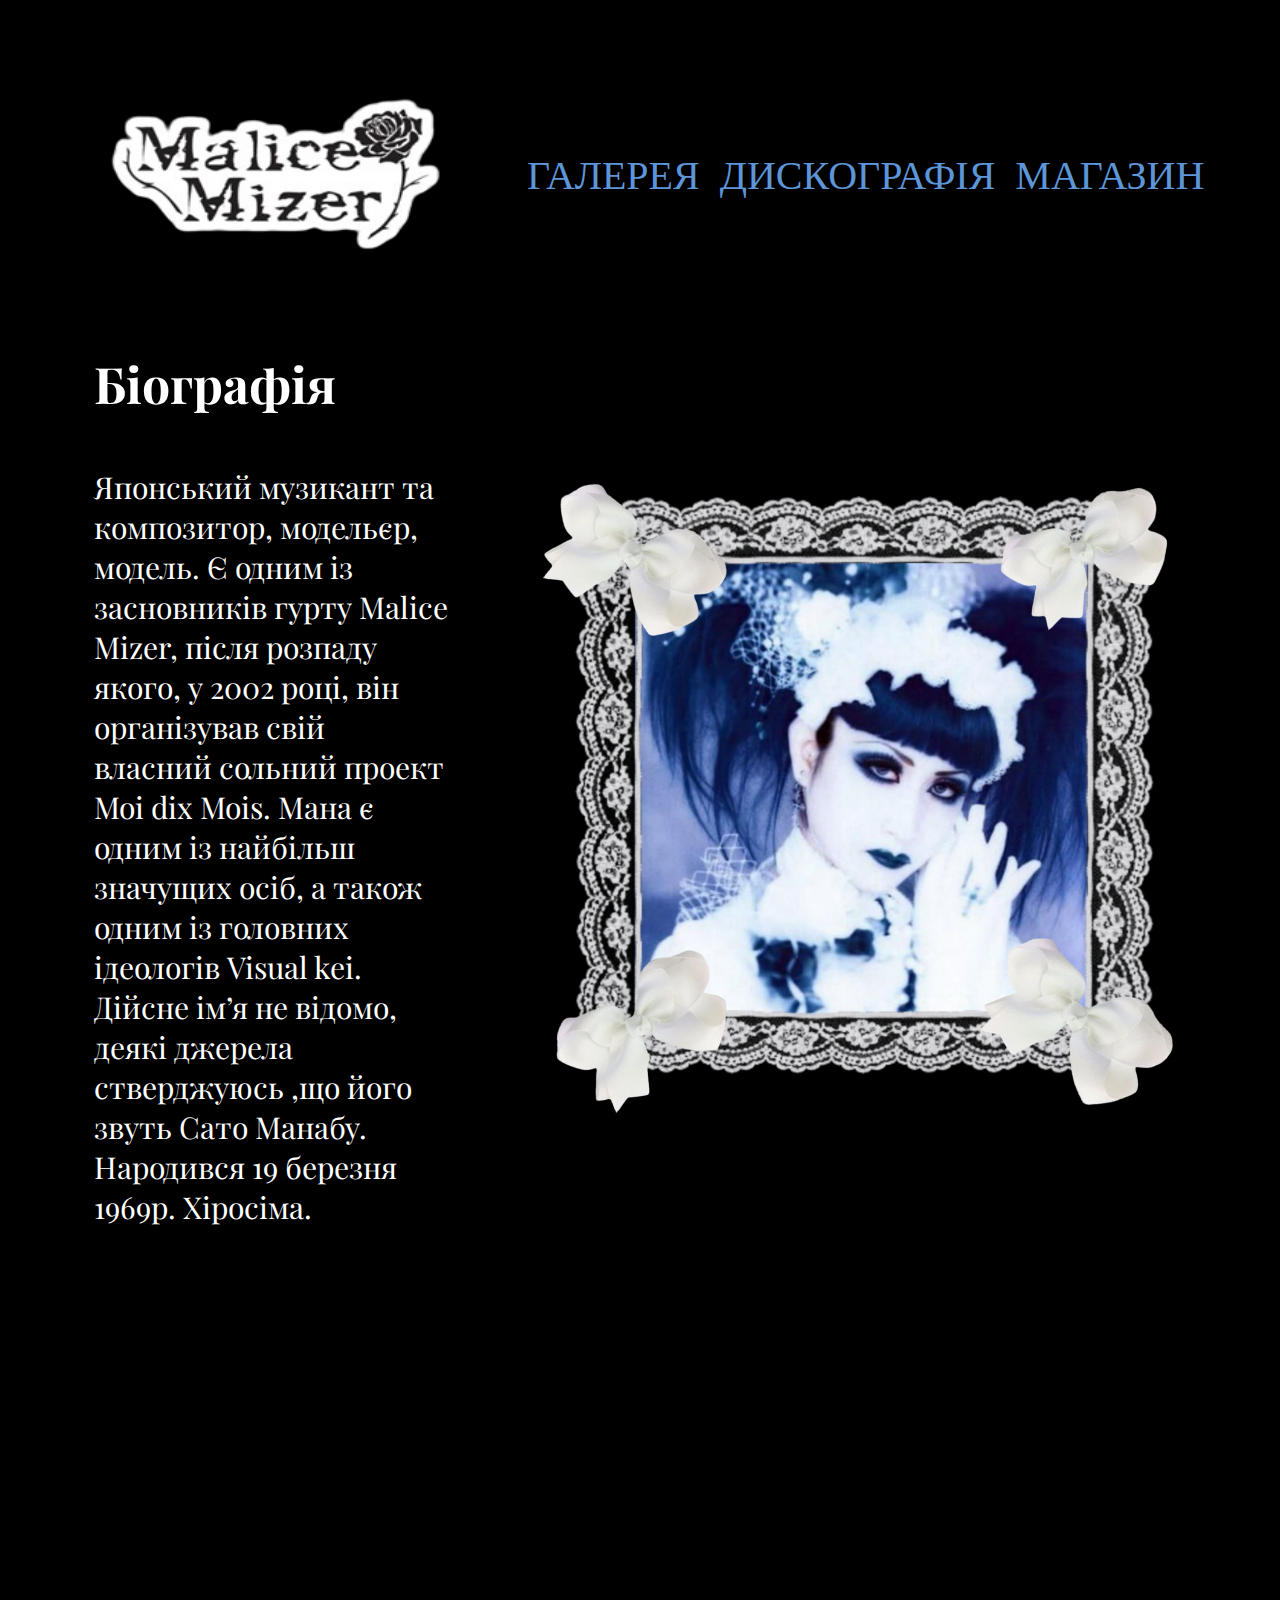
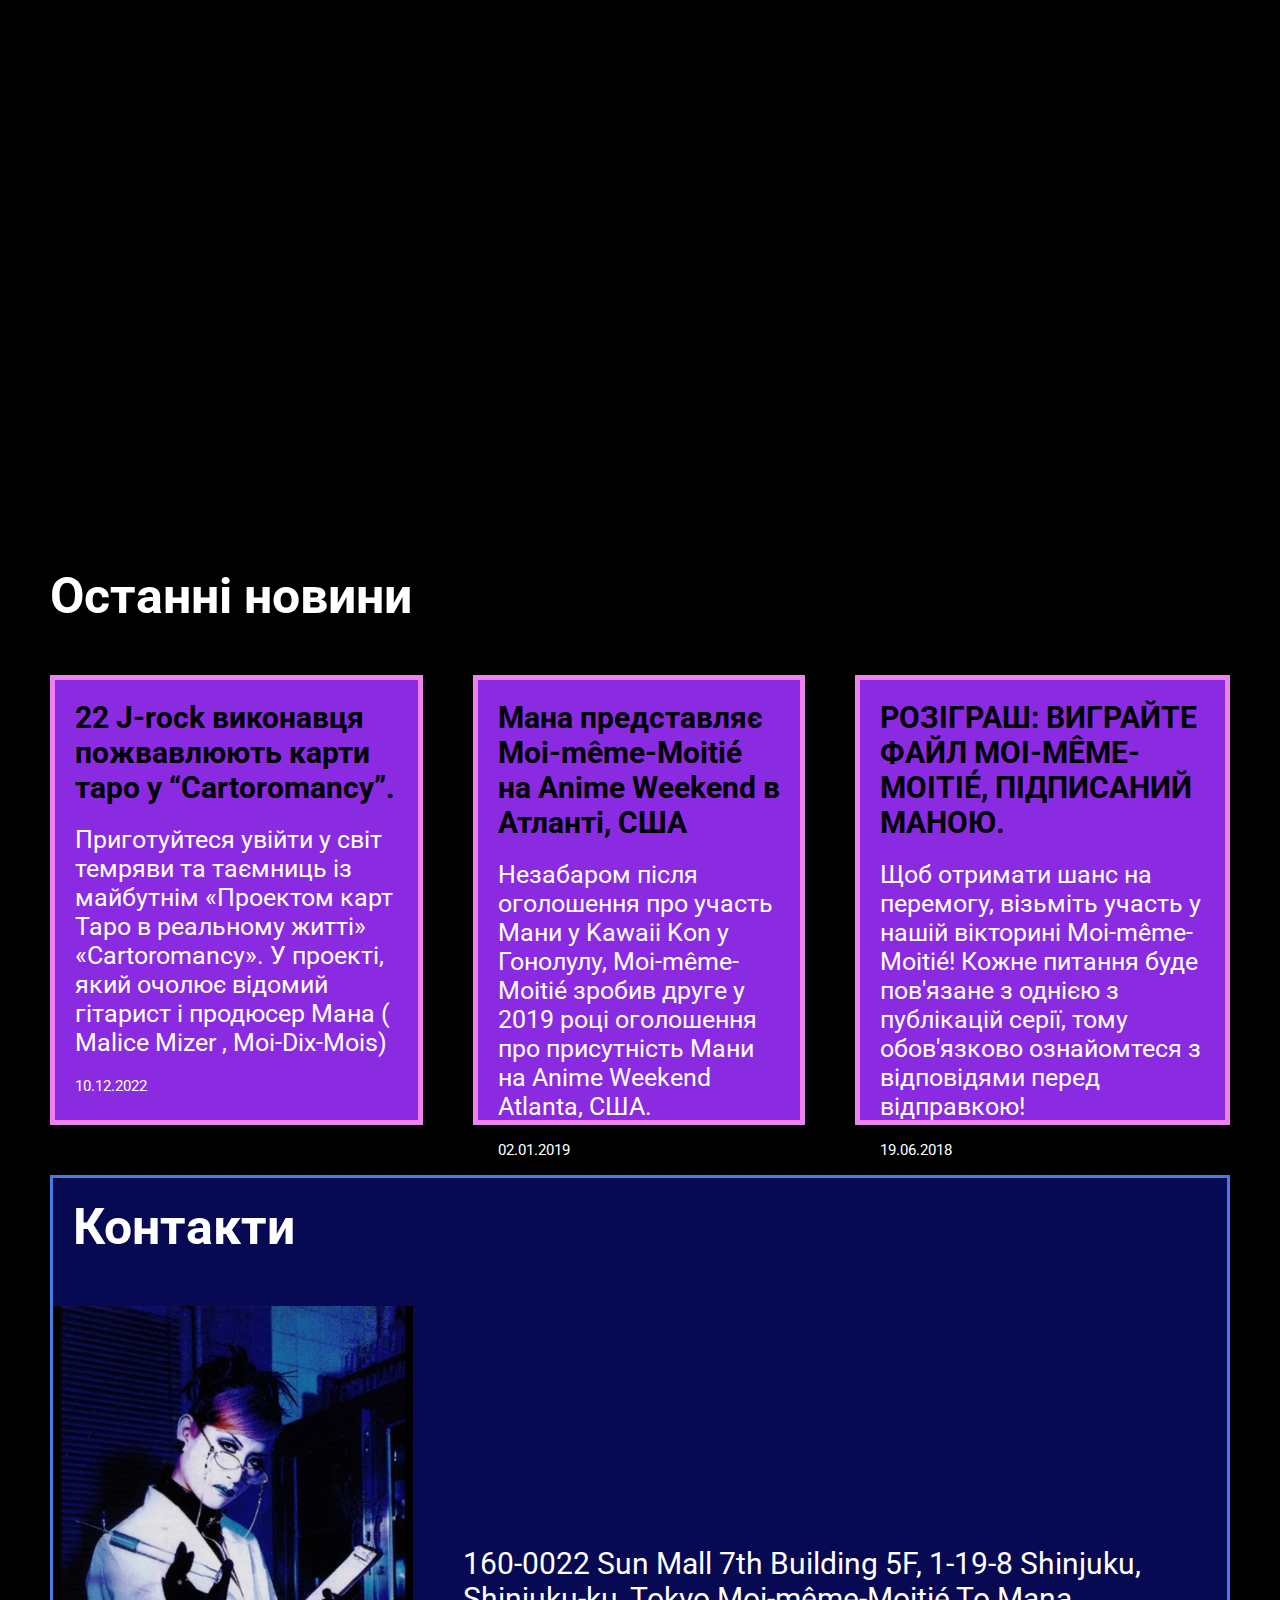
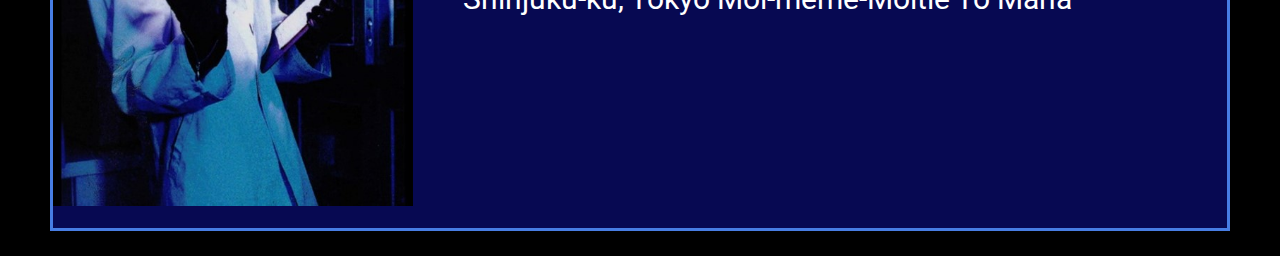
==== index.html @ 91ee58ee "commit" ====
<!DOCTYPE html>
<html lang="uk">

<head>
    <meta charset="UTF-8">
    <meta name="viewport" content="width=device-width, initial-scale=1.0">
    <title>Mana</title>
    <link rel="stylesheet" href="styles.css" />
</head>

<body>
    <header class="header">
        
        <img src="./images/Лого-removebg-preview.png">
        
        <nav>
            <a href="./gallery.html">
                Галерея
            </a>
            <a href="./albums.html">
                Дискографія
            </a>
            <a href="./store.html">
                Магазин
            </a>
        </nav>

    </header>
    <main class="main">
        <div class="info">
            <div class="text">
                <h1>
                    Біографія
                </h1>
                <p>
                    Японський музикант та композитор, модельєр, модель. Є одним із засновників гурту Malice Mizer, після
                    розпаду якого, у 2002 році, він організував свій власний сольний проект Moi dix Mois. Мана є одним
                    із найбільш значущих осіб, а також одним із головних ідеологів Visual kei. Дійсне ім’я не відомо,
                    деякі джерела стверджуюсь ,що його звуть Сато Манабу. Народився 19 березня 1969р. Хіросіма.
                </p>
            </div>
            <img src="./images/bows mana.jpg">
        </div>
        <iframe src="https://www.youtube.com/embed/FFUefr98m7s?si=ZXh6H89ZXtdU9Orr" title="YouTube video player"
            frameborder="0"
            allow="accelerometer; autoplay; clipboard-write; encrypted-media; gyroscope; picture-in-picture; web-share"
            allowfullscreen>
        </iframe>
        <div class="news">
            <h1>
                Останні новини
            </h1>
            <div class="container">
                <article>
                    <header>
                        22 J-rock виконавця пожвавлюють карти таро у “Cartoromancy”.
                    </header>
                    <main>
                        Приготуйтеся увійти у світ темряви та таємниць із майбутнім «Проектом карт Таро в реальному
                        житті» «Cartoromancy». У проекті, який очолює відомий гітарист і продюсер Мана ( Malice Mizer ,
                        Moi-Dix-Mois)
                    </main>
                    <footer>
                        10.12.2022
                    </footer>
                </article>
                <article>
                    <header>
                        Мана представляє Moi-même-Moitié на Anime Weekend в Атланті, США
                    </header>
                    <main>
                        Незабаром після оголошення про участь Мани у Kawaii Kon у Гонолулу, Moi-même-Moitié зробив друге
                        у 2019 році оголошення про присутність Мани на Anime Weekend Atlanta, США.
                    </main>
                    <footer>
                        02.01.2019
                    </footer>
                </article>
                <article>
                    <header>
                        РОЗІГРАШ: ВИГРАЙТЕ ФАЙЛ MOI-MÊME-MOITIÉ, ПІДПИСАНИЙ МАНОЮ.
                    </header>
                    <main>
                        Щоб отримати шанс на перемогу, візьміть участь у нашій вікторині Moi-même-Moitié!
                        Кожне питання буде пов'язане з однією з публікацій серії, тому обов'язково ознайомтеся з
                        відповідями перед відправкою!
                    </main>
                    <footer>
                        19.06.2018
                    </footer>
                </article>
            </div>

        </div>
    </main>
    <footer class="footer">
        <h1>
            Контакти
        </h1>
        <div class="contacts">
            <img src="./images/Зображення2.jpg">
            <div class="address">
                160-0022 
                Sun Mall 7th Building 5F, 1-19-8 Shinjuku, Shinjuku-ku, 
                Tokyo Moi-même-Moitié To Mana
            </div>

        </div>

    </footer>
</body>

</html>
---- styles.css ----
@import './styles/index.css';
@import './styles/gallery.css';
@import './styles/albums.css';
@import './styles/store.css';

@import url('https://fonts.googleapis.com/css2?family=Roboto:wght@100&display=swap');
@import url('https://fonts.googleapis.com/css2?family=EB+Garamond:ital,wght@1,400;1,800&family=Oswald&display=swap');
@import url('https://fonts.googleapis.com/css2?family=EB+Garamond:ital,wght@1,400;1,800&family=Playfair+Display&display=swap');
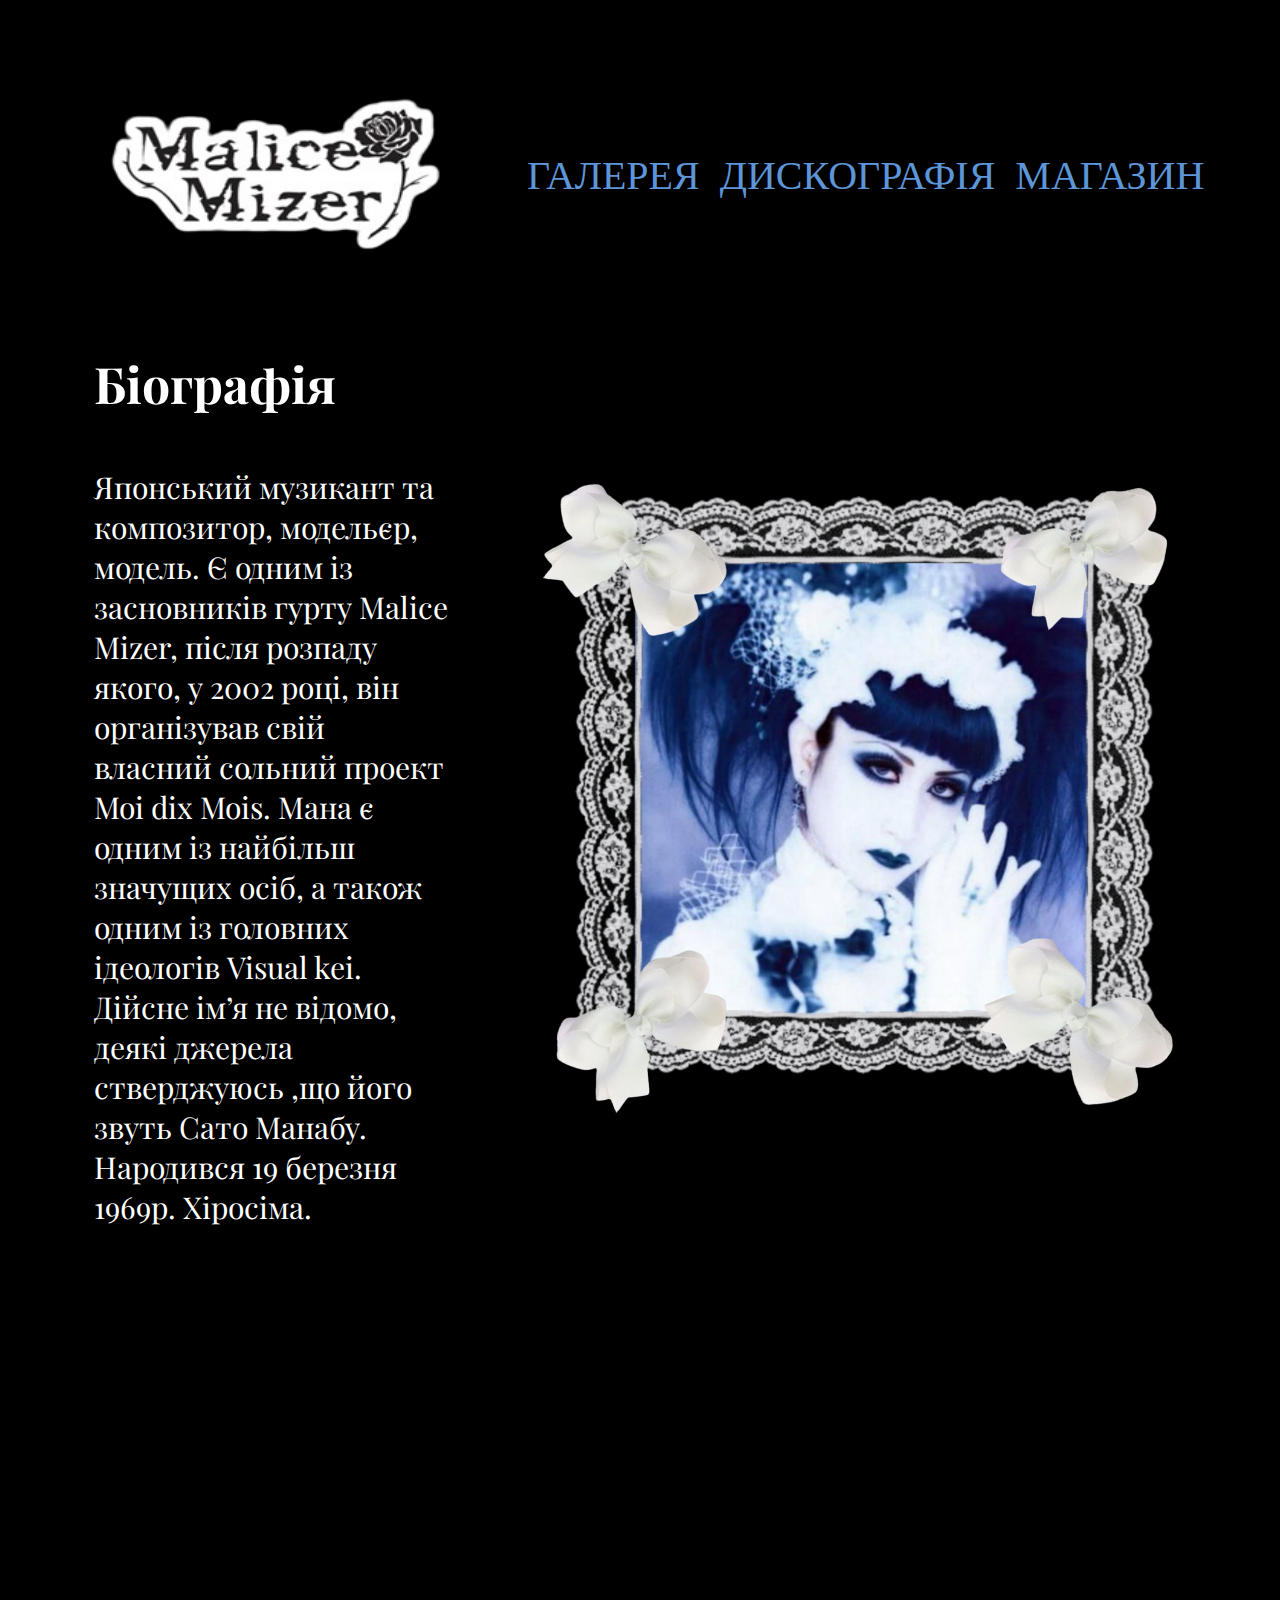
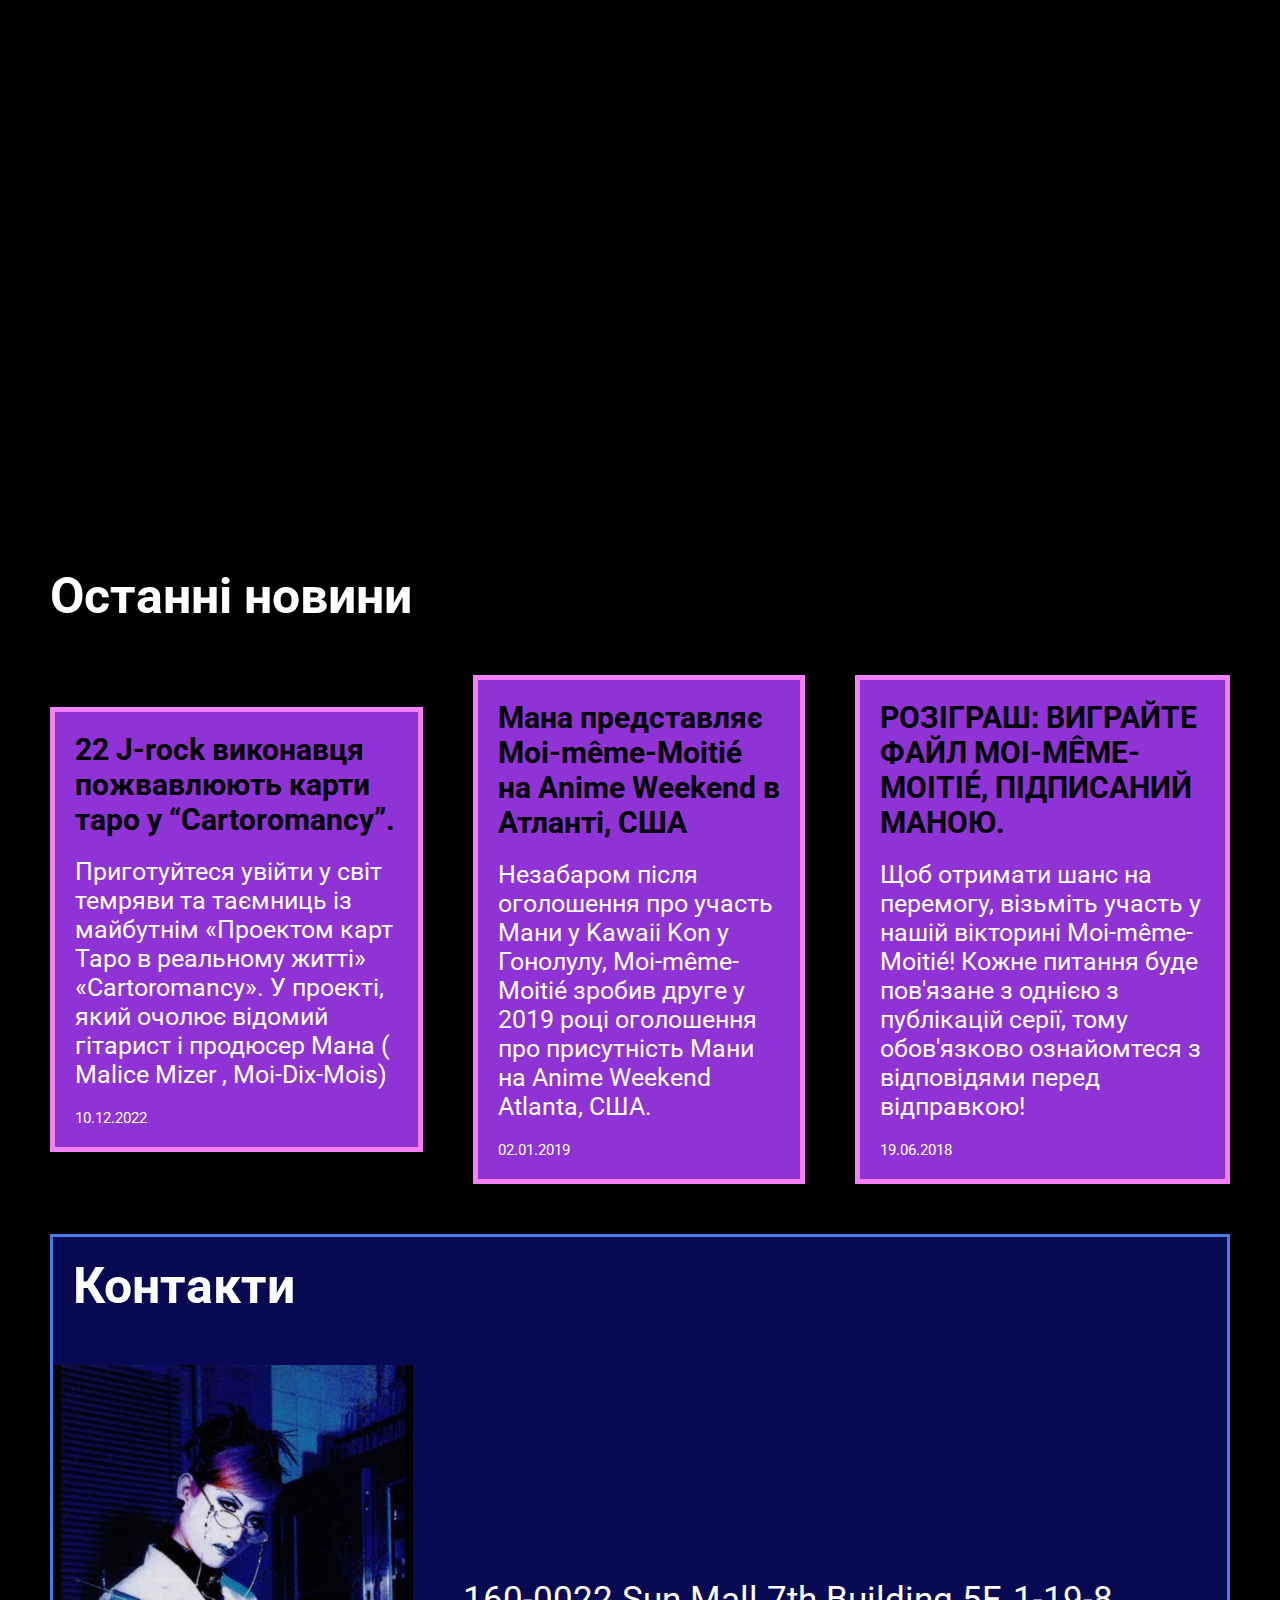
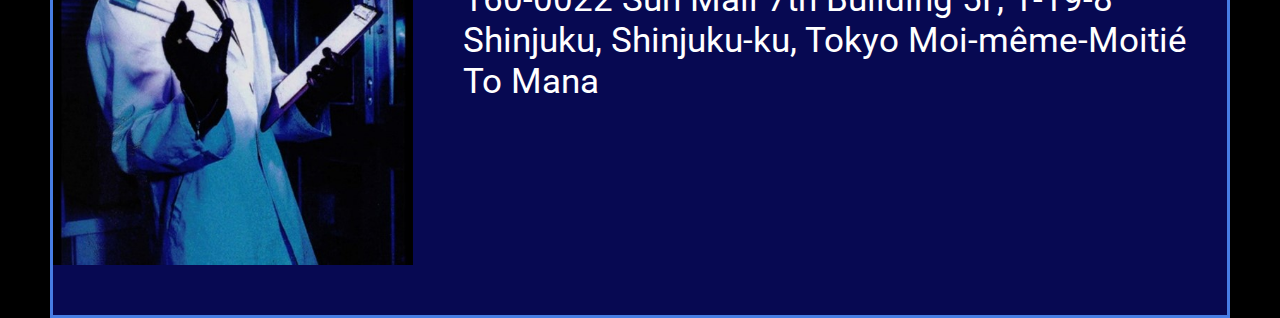
==== commit fa16bab8: "перевірка мобільної версії" ====
--- a/index.html
+++ b/index.html
@@ -4,14 +4,14 @@
 <head>
     <meta charset="UTF-8">
     <meta name="viewport" content="width=device-width, initial-scale=1.0">
-    <title>Mana</title>
+    <title>Main about Mana</title>
     <link rel="stylesheet" href="styles.css" />
 </head>
 
 <body>
     <header class="header">
         
-        <img src="./images/Лого-removebg-preview.png">
+        <img src="./images/Лого-removebg-preview.png" alt="Логотип Malice Mizer">
         
         <nav>
             <a href="./gallery.html">
@@ -39,7 +39,7 @@
                     деякі джерела стверджуюсь ,що його звуть Сато Манабу. Народився 19 березня 1969р. Хіросіма.
                 </p>
             </div>
-            <img src="./images/bows mana.jpg">
+            <img src="./images/bows mana.jpg" alt="Mana1">
         </div>
         <iframe src="https://www.youtube.com/embed/FFUefr98m7s?si=ZXh6H89ZXtdU9Orr" title="YouTube video player"
             frameborder="0"
@@ -98,7 +98,7 @@
             Контакти
         </h1>
         <div class="contacts">
-            <img src="./images/Зображення2.jpg">
+            <img src="./images/Зображення2.jpg" alt="Mana2">
             <div class="address">
                 160-0022 
                 Sun Mall 7th Building 5F, 1-19-8 Shinjuku, Shinjuku-ku, 
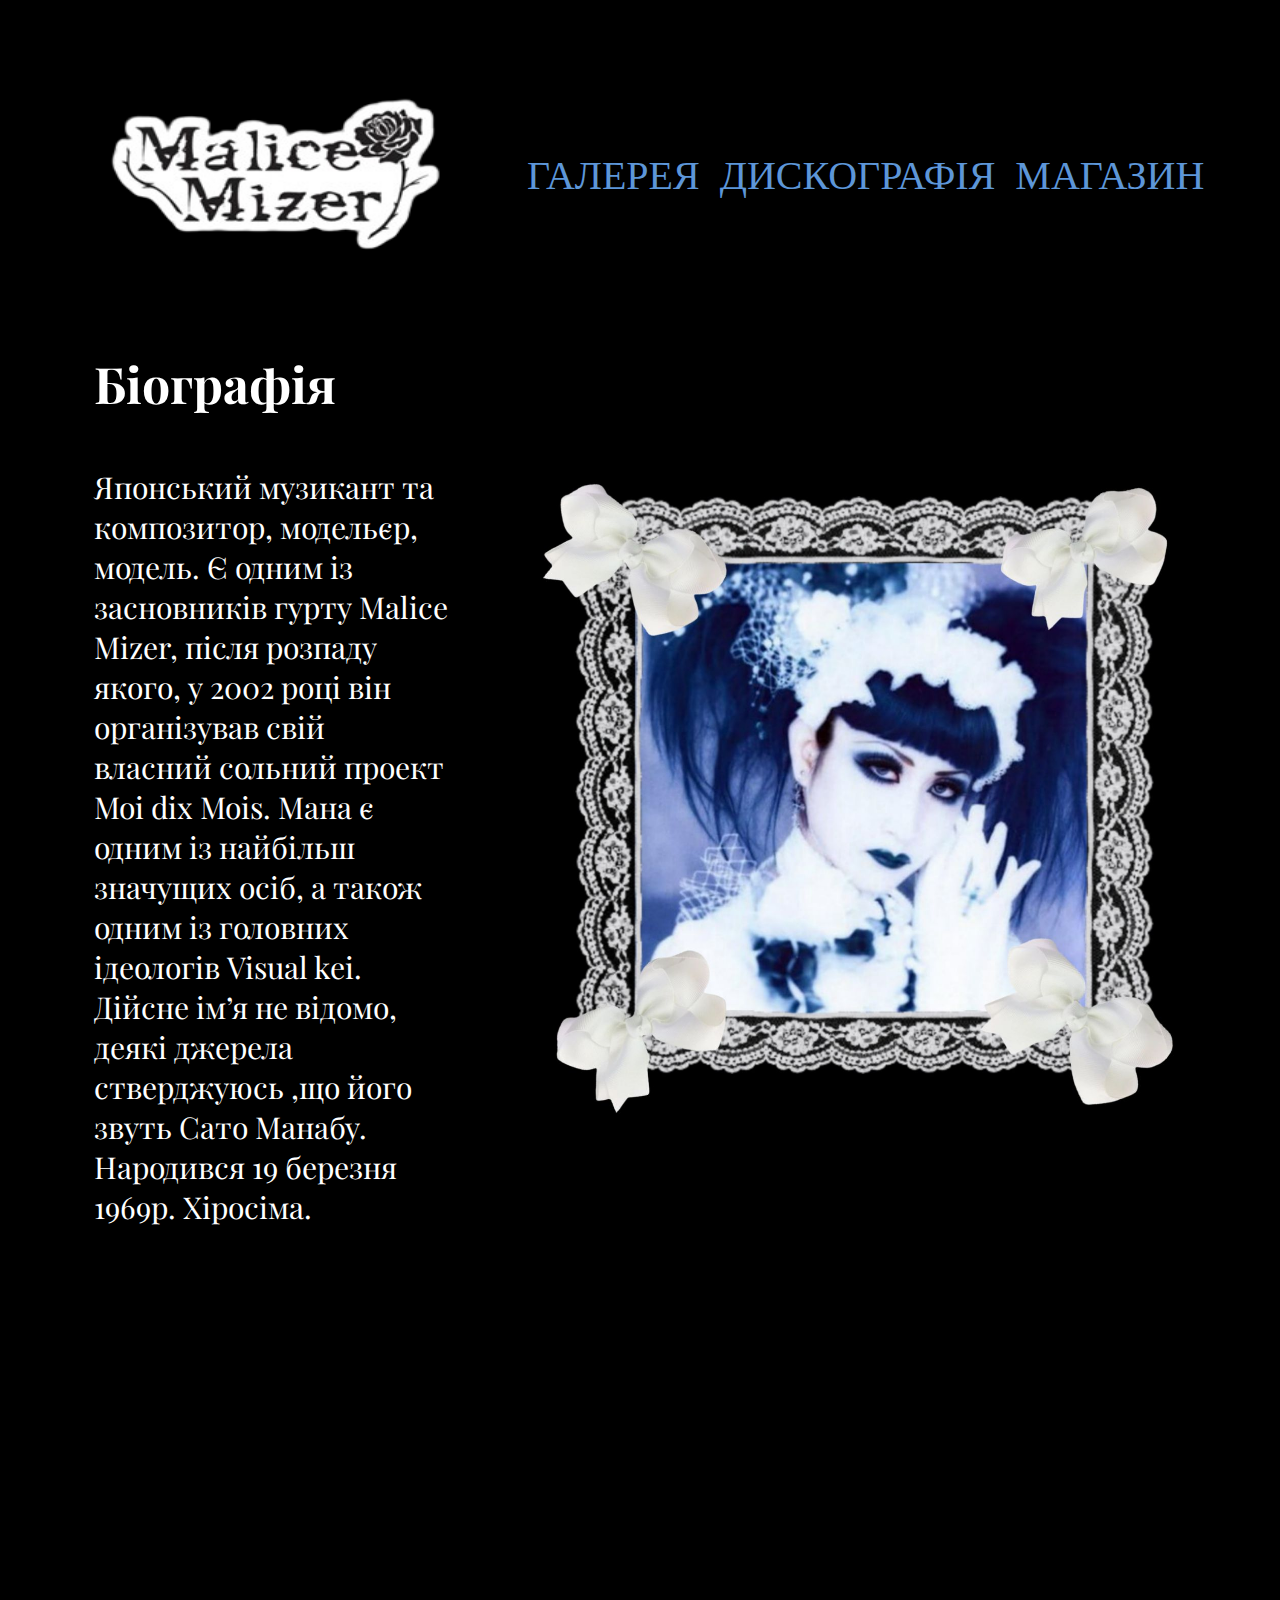
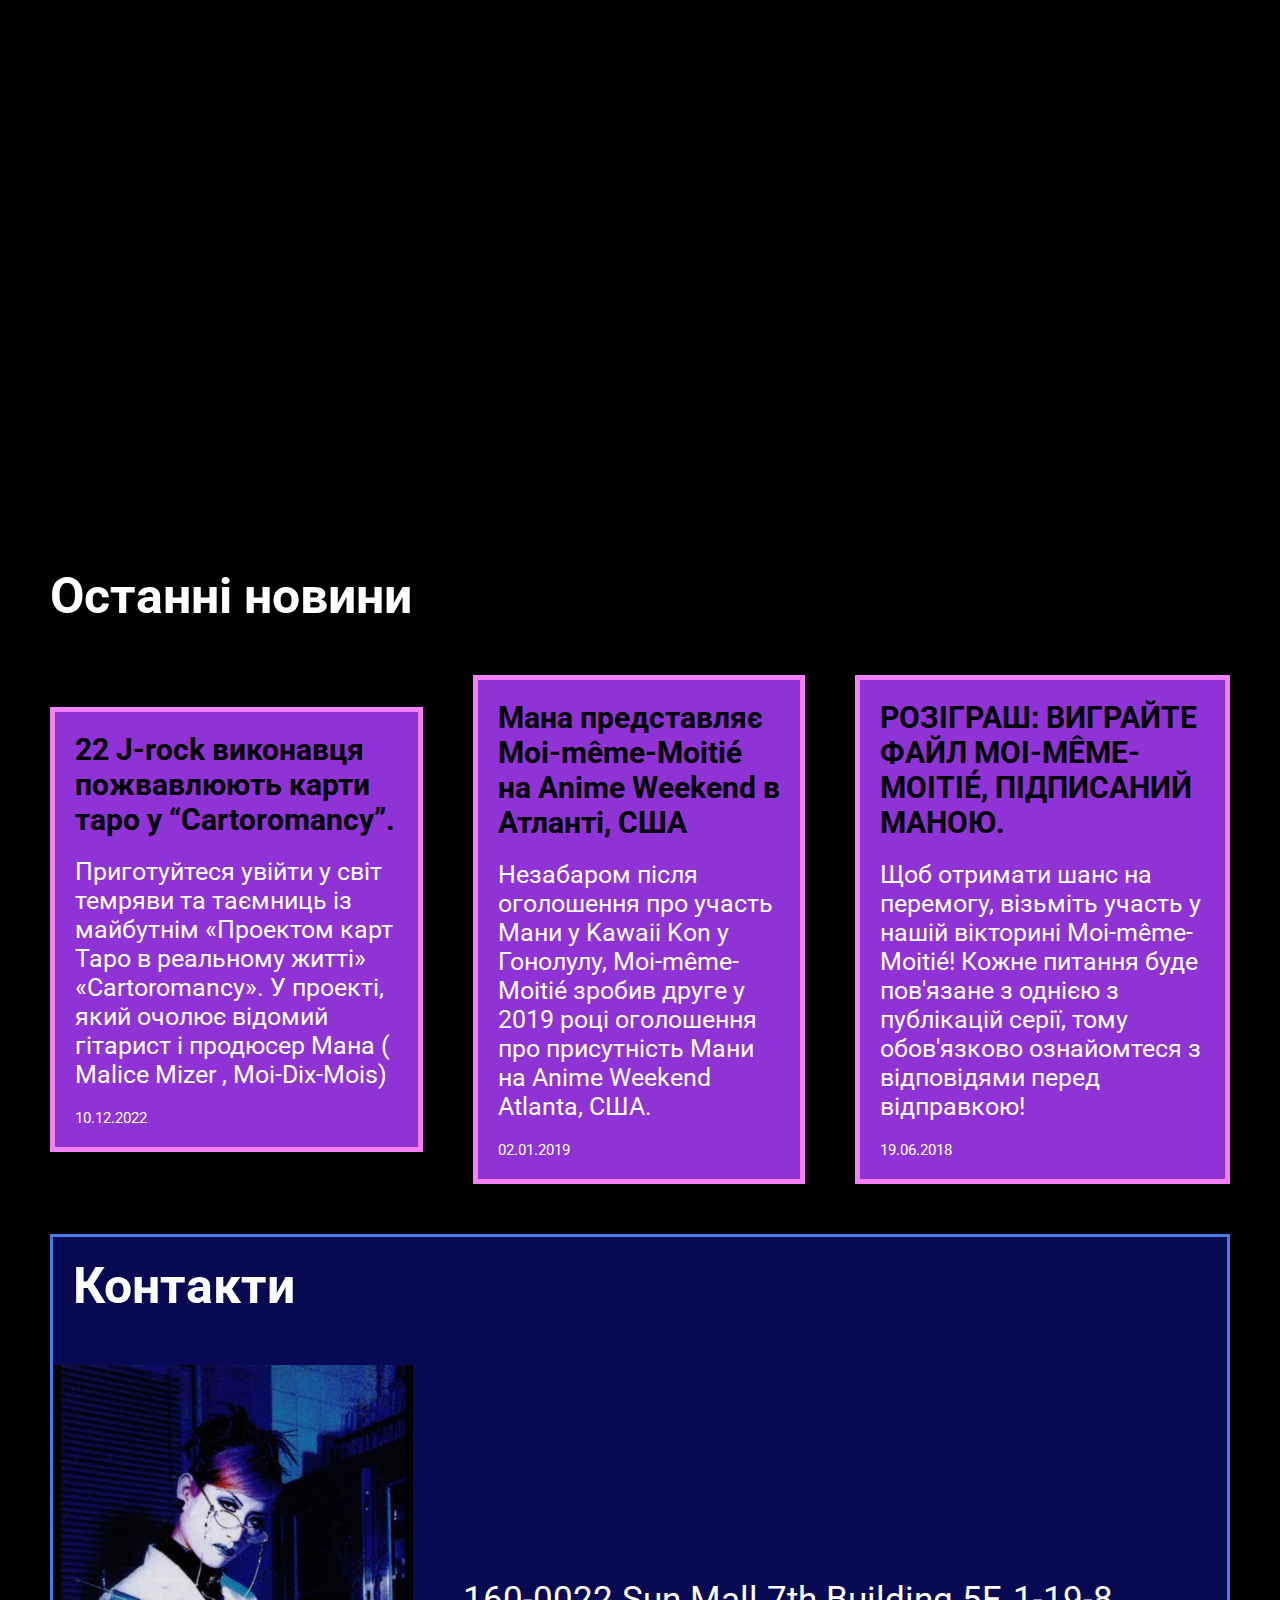
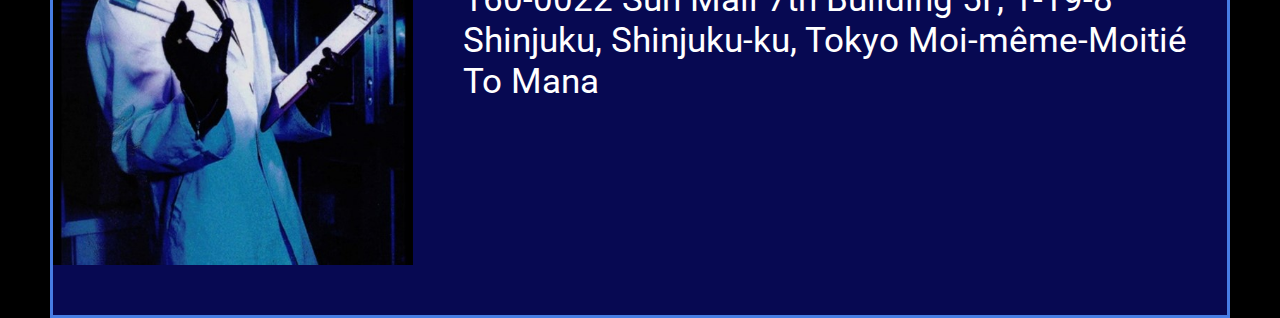
==== commit 63d3c96f: "виправлено футер та розміри шрифтів в адаптації" ====
--- a/index.html
+++ b/index.html
@@ -34,7 +34,7 @@
                 </h1>
                 <p>
                     Японський музикант та композитор, модельєр, модель. Є одним із засновників гурту Malice Mizer, після
-                    розпаду якого, у 2002 році, він організував свій власний сольний проект Moi dix Mois. Мана є одним
+                    розпаду якого, у 2002 році він організував свій власний сольний проект Moi dix Mois. Мана є одним
                     із найбільш значущих осіб, а також одним із головних ідеологів Visual kei. Дійсне ім’я не відомо,
                     деякі джерела стверджуюсь ,що його звуть Сато Манабу. Народився 19 березня 1969р. Хіросіма.
                 </p>
